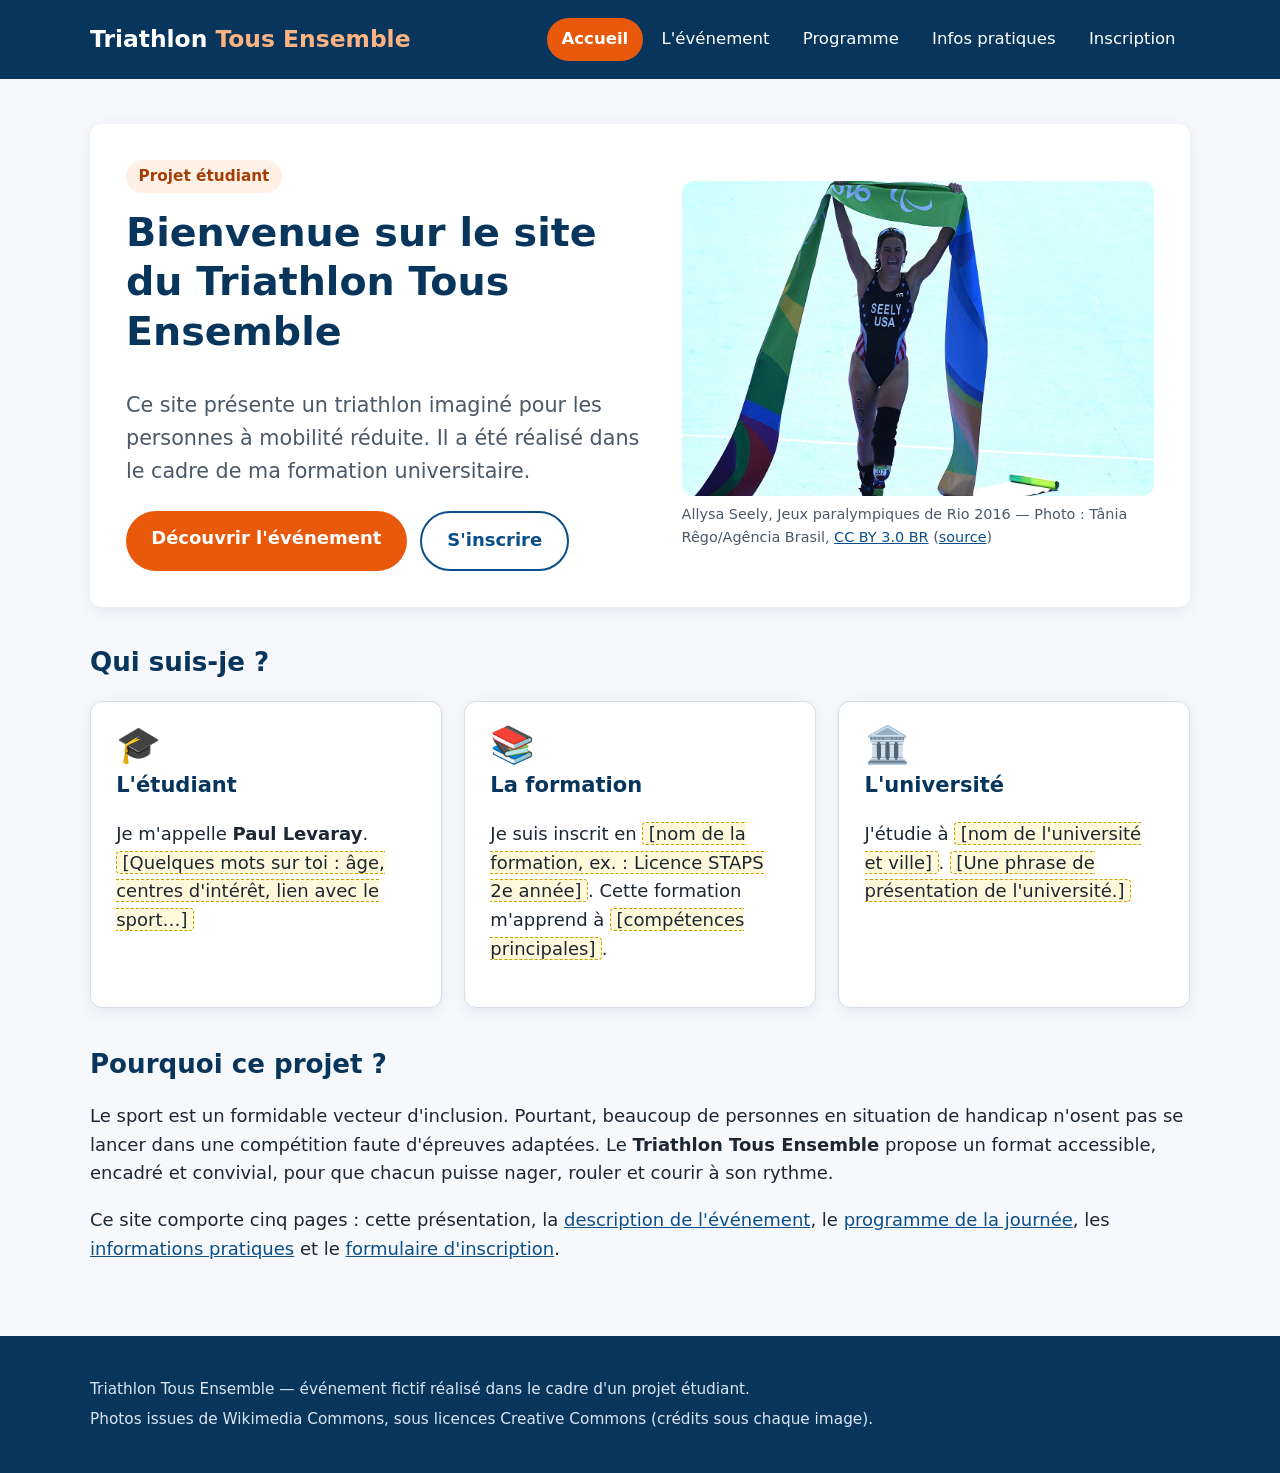
==== index.html @ c19a5265 "Site du Triathlon Tous Ensemble : 5 pages, style.css et 3 images Co-Authored-By: Claude Opus 5.5 <no" ====
<!DOCTYPE html>
<html lang="fr">
<head>
  <meta charset="UTF-8">
  <meta name="viewport" content="width=device-width, initial-scale=1.0">
  <title>Accueil — Triathlon Tous Ensemble</title>
  <meta name="description" content="Présentation du projet étudiant : site du Triathlon Tous Ensemble, un triathlon pour les personnes à mobilité réduite.">
  <link rel="stylesheet" href="style.css">
</head>
<body>
  <a class="evitement" href="#contenu">Aller au contenu</a>

  <header class="entete">
    <div class="conteneur">
      <a class="logo" href="index.html">Triathlon <span>Tous Ensemble</span></a>
      <nav class="nav" aria-label="Navigation principale">
        <ul>
          <li><a href="index.html" aria-current="page">Accueil</a></li>
          <li><a href="evenement.html">L'événement</a></li>
          <li><a href="programme.html">Programme</a></li>
          <li><a href="infos-pratiques.html">Infos pratiques</a></li>
          <li><a href="inscription.html">Inscription</a></li>
        </ul>
      </nav>
    </div>
  </header>

  <main id="contenu" class="conteneur">
    <section class="banniere">
      <div>
        <span class="etiquette">Projet étudiant</span>
        <h1>Bienvenue sur le site du Triathlon Tous Ensemble</h1>
        <p class="chapeau">
          Ce site présente un triathlon imaginé pour les personnes à mobilité
          réduite. Il a été réalisé dans le cadre de ma formation universitaire.
        </p>
        <div class="actions">
          <a class="bouton" href="evenement.html">Découvrir l'événement</a>
          <a class="bouton secondaire" href="inscription.html">S'inscrire</a>
        </div>
      </div>
      <figure>
        <img src="images/arrivee.jpg" width="1280" height="853"
             alt="Une paratriathlète portant une prothèse de jambe franchit la ligne d'arrivée en levant la banderole au-dessus de sa tête.">
        <figcaption>
          Allysa Seely, Jeux paralympiques de Rio 2016 — Photo : Tânia Rêgo/Agência Brasil,
          <a href="https://creativecommons.org/licenses/by/3.0/br/deed.fr">CC BY 3.0 BR</a>
          (<a href="https://commons.wikimedia.org/wiki/File:Allysa_Seely_Rio2016.jpg">source</a>)
        </figcaption>
      </figure>
    </section>

    <h2>Qui suis-je ?</h2>
    <div class="grille">
      <article class="carte">
        <div class="icone" aria-hidden="true">🎓</div>
        <h3>L'étudiant</h3>
        <p>
          Je m'appelle <strong>Paul Levaray</strong>.
          <span class="a-completer">[Quelques mots sur toi : âge, centres d'intérêt, lien avec le sport…]</span>
        </p>
      </article>
      <article class="carte">
        <div class="icone" aria-hidden="true">📚</div>
        <h3>La formation</h3>
        <p>
          Je suis inscrit en
          <span class="a-completer">[nom de la formation, ex. : Licence STAPS 2e année]</span>.
          Cette formation m'apprend à
          <span class="a-completer">[compétences principales]</span>.
        </p>
      </article>
      <article class="carte">
        <div class="icone" aria-hidden="true">🏛️</div>
        <h3>L'université</h3>
        <p>
          J'étudie à
          <span class="a-completer">[nom de l'université et ville]</span>.
          <span class="a-completer">[Une phrase de présentation de l'université.]</span>
        </p>
      </article>
    </div>

    <h2>Pourquoi ce projet ?</h2>
    <p>
      Le sport est un formidable vecteur d'inclusion. Pourtant, beaucoup de
      personnes en situation de handicap n'osent pas se lancer dans une
      compétition faute d'épreuves adaptées. Le <strong>Triathlon Tous Ensemble</strong>
      propose un format accessible, encadré et convivial, pour que chacun puisse
      nager, rouler et courir à son rythme.
    </p>
    <p>
      Ce site comporte cinq pages : cette présentation, la
      <a href="evenement.html">description de l'événement</a>, le
      <a href="programme.html">programme de la journée</a>, les
      <a href="infos-pratiques.html">informations pratiques</a> et le
      <a href="inscription.html">formulaire d'inscription</a>.
    </p>
  </main>

  <footer class="pied">
    <div class="conteneur">
      <p>Triathlon Tous Ensemble — événement fictif réalisé dans le cadre d'un projet étudiant.</p>
      <p>Photos issues de Wikimedia Commons, sous licences Creative Commons (crédits sous chaque image).</p>
    </div>
  </footer>
</body>
</html>
---- style.css ----
/* =========================================================
   Triathlon Tous Ensemble — feuille de style
   ========================================================= */

:root {
  --bleu: #0b4f8a;
  --bleu-fonce: #08355c;
  --orange: #e8590c;
  --vert: #2b8a3e;
  --fond: #f6f8fb;
  --carte: #ffffff;
  --texte: #1d2733;
  --texte-doux: #4a5868;
  --bordure: #d5dde7;
  --rayon: 12px;
  --ombre: 0 4px 16px rgba(8, 53, 92, 0.08);
}

* {
  box-sizing: border-box;
}

html {
  font-size: 112.5%; /* texte un peu plus grand pour la lisibilité */
}

body {
  margin: 0;
  font-family: "Segoe UI", system-ui, -apple-system, Roboto, Arial, sans-serif;
  line-height: 1.6;
  color: var(--texte);
  background: var(--fond);
}

img {
  max-width: 100%;
  height: auto;
  display: block;
}

a {
  color: var(--bleu);
}

a:hover {
  color: var(--orange);
}

/* Focus clavier bien visible (accessibilité) */
a:focus-visible,
button:focus-visible,
input:focus-visible,
select:focus-visible,
textarea:focus-visible {
  outline: 3px solid var(--orange);
  outline-offset: 3px;
}

/* Lien d'évitement */
.evitement {
  position: absolute;
  left: -9999px;
  top: 0;
  background: var(--orange);
  color: #fff;
  padding: 0.6rem 1rem;
  z-index: 100;
}

.evitement:focus {
  left: 1rem;
}

/* ---------- En-tête et navigation ---------- */

.entete {
  background: var(--bleu-fonce);
  color: #fff;
}

.entete .conteneur {
  display: flex;
  flex-wrap: wrap;
  align-items: center;
  justify-content: space-between;
  gap: 0.75rem 2rem;
  padding-top: 1rem;
  padding-bottom: 1rem;
}

.logo {
  font-size: 1.3rem;
  font-weight: 700;
  color: #fff;
  text-decoration: none;
}

.logo span {
  color: #ffb380;
}

.logo:hover {
  color: #fff;
}

.nav ul {
  list-style: none;
  margin: 0;
  padding: 0;
  display: flex;
  flex-wrap: wrap;
  gap: 0.25rem;
}

.nav a {
  display: block;
  padding: 0.45rem 0.8rem;
  border-radius: 999px;
  color: #fff;
  text-decoration: none;
  font-size: 0.92rem;
}

.nav a:hover {
  background: rgba(255, 255, 255, 0.15);
  color: #fff;
}

.nav a[aria-current="page"] {
  background: var(--orange);
  font-weight: 600;
}

/* ---------- Mise en page ---------- */

.conteneur {
  width: min(1100px, 100% - 2rem);
  margin-inline: auto;
}

main {
  padding: 2.5rem 0 3rem;
}

h1,
h2,
h3 {
  line-height: 1.25;
  color: var(--bleu-fonce);
}

h1 {
  font-size: 2rem;
  margin-top: 0;
}

h2 {
  font-size: 1.45rem;
  margin-top: 2.2rem;
}

.chapeau {
  font-size: 1.15rem;
  color: var(--texte-doux);
  max-width: 60ch;
}

/* Bandeau d'accueil */
.banniere {
  display: grid;
  grid-template-columns: 1.1fr 1fr;
  gap: 2rem;
  align-items: center;
  background: var(--carte);
  border-radius: var(--rayon);
  box-shadow: var(--ombre);
  padding: 2rem;
}

.banniere h1 {
  font-size: 2.2rem;
}

.etiquette {
  display: inline-block;
  background: #fff1e6;
  color: #a33f06;
  font-weight: 600;
  font-size: 0.85rem;
  padding: 0.25rem 0.7rem;
  border-radius: 999px;
  margin-bottom: 0.8rem;
}

/* Cartes */
.grille {
  display: grid;
  grid-template-columns: repeat(auto-fit, minmax(240px, 1fr));
  gap: 1.25rem;
  margin-top: 1.25rem;
}

.carte {
  background: var(--carte);
  border: 1px solid var(--bordure);
  border-radius: var(--rayon);
  padding: 1.4rem;
  box-shadow: var(--ombre);
}

.carte h2,
.carte h3 {
  margin-top: 0;
}

.carte .icone {
  font-size: 2rem;
  line-height: 1;
  margin-bottom: 0.5rem;
}

/* Bloc à compléter par l'étudiant */
.a-completer {
  background: #fff8db;
  border: 1px dashed #c9a400;
  padding: 0 0.3rem;
  border-radius: 4px;
}

/* Figures et crédits photo */
figure {
  margin: 0;
}

figure img {
  border-radius: var(--rayon);
}

figcaption {
  font-size: 0.8rem;
  color: var(--texte-doux);
  margin-top: 0.4rem;
}

.deux-colonnes {
  display: grid;
  grid-template-columns: 1fr 1fr;
  gap: 2rem;
  align-items: start;
}

/* Boutons */
.bouton {
  display: inline-block;
  background: var(--orange);
  color: #fff;
  font-weight: 600;
  text-decoration: none;
  padding: 0.75rem 1.4rem;
  border: none;
  border-radius: 999px;
  font-size: 1rem;
  cursor: pointer;
}

.bouton:hover {
  background: #c94a06;
  color: #fff;
}

.bouton.secondaire {
  background: transparent;
  color: var(--bleu);
  border: 2px solid var(--bleu);
}

.bouton.secondaire:hover {
  background: var(--bleu);
  color: #fff;
}

.actions {
  display: flex;
  flex-wrap: wrap;
  gap: 0.75rem;
  margin-top: 1.25rem;
}

/* ---------- Programme (frise) ---------- */

.frise {
  list-style: none;
  padding: 0;
  margin: 1.5rem 0 0;
  border-left: 4px solid var(--bleu);
}

.frise li {
  position: relative;
  padding: 0 0 1.5rem 1.5rem;
}

.frise li::before {
  content: "";
  position: absolute;
  left: -12px;
  top: 0.35rem;
  width: 20px;
  height: 20px;
  border-radius: 50%;
  background: var(--carte);
  border: 4px solid var(--orange);
}

.frise .heure {
  display: inline-block;
  font-weight: 700;
  color: var(--bleu-fonce);
  min-width: 4.5rem;
}

.frise h3 {
  display: inline;
  font-size: 1.1rem;
}

.frise p {
  margin: 0.3rem 0 0;
  color: var(--texte-doux);
}

/* ---------- Tableaux ---------- */

table {
  width: 100%;
  border-collapse: collapse;
  background: var(--carte);
  border-radius: var(--rayon);
  overflow: hidden;
  box-shadow: var(--ombre);
  margin-top: 1rem;
}

th,
td {
  text-align: left;
  padding: 0.75rem 1rem;
  border-bottom: 1px solid var(--bordure);
}

th {
  background: var(--bleu);
  color: #fff;
}

tbody tr:nth-child(even) {
  background: #f1f5fa;
}

/* ---------- Formulaire ---------- */

.formulaire {
  background: var(--carte);
  border: 1px solid var(--bordure);
  border-radius: var(--rayon);
  padding: 2rem;
  box-shadow: var(--ombre);
  max-width: 760px;
}

fieldset {
  border: 1px solid var(--bordure);
  border-radius: var(--rayon);
  padding: 1rem 1.25rem 1.25rem;
  margin: 0 0 1.5rem;
}

legend {
  font-weight: 700;
  color: var(--bleu-fonce);
  padding: 0 0.4rem;
}

.champ {
  margin-top: 1rem;
}

.champ label {
  display: block;
  font-weight: 600;
  margin-bottom: 0.3rem;
}

.ligne {
  display: grid;
  grid-template-columns: 1fr 1fr;
  gap: 0 1rem;
}

input[type="text"],
input[type="email"],
input[type="tel"],
input[type="date"],
select,
textarea {
  width: 100%;
  padding: 0.65rem 0.75rem;
  font: inherit;
  border: 2px solid var(--bordure);
  border-radius: 8px;
  background: #fff;
}

input:focus,
select:focus,
textarea:focus {
  border-color: var(--bleu);
}

.choix {
  display: flex;
  align-items: flex-start;
  gap: 0.5rem;
  margin-top: 0.5rem;
  font-weight: 400;
}

.choix input {
  width: 1.2rem;
  height: 1.2rem;
  margin-top: 0.25rem;
  flex-shrink: 0;
}

.aide {
  font-size: 0.85rem;
  color: var(--texte-doux);
  margin: 0.25rem 0 0;
}

.obligatoire {
  color: #b02a00;
}

.confirmation {
  background: #e8f6ec;
  border: 2px solid var(--vert);
  border-radius: var(--rayon);
  padding: 1rem 1.25rem;
  margin-bottom: 1.5rem;
}

/* ---------- Pied de page ---------- */

.pied {
  background: var(--bleu-fonce);
  color: #dbe6f3;
  padding: 2rem 0;
  font-size: 0.85rem;
}

.pied a {
  color: #fff;
}

.pied p {
  margin: 0.3rem 0;
}

/* ---------- Écrans étroits ---------- */

@media (max-width: 760px) {
  html {
    font-size: 100%;
  }

  .banniere,
  .deux-colonnes,
  .ligne {
    grid-template-columns: 1fr;
  }

  .banniere {
    padding: 1.25rem;
  }

  .banniere h1,
  h1 {
    font-size: 1.7rem;
  }

  .formulaire {
    padding: 1.25rem;
  }

  table {
    font-size: 0.9rem;
  }

  th,
  td {
    padding: 0.6rem;
  }
}
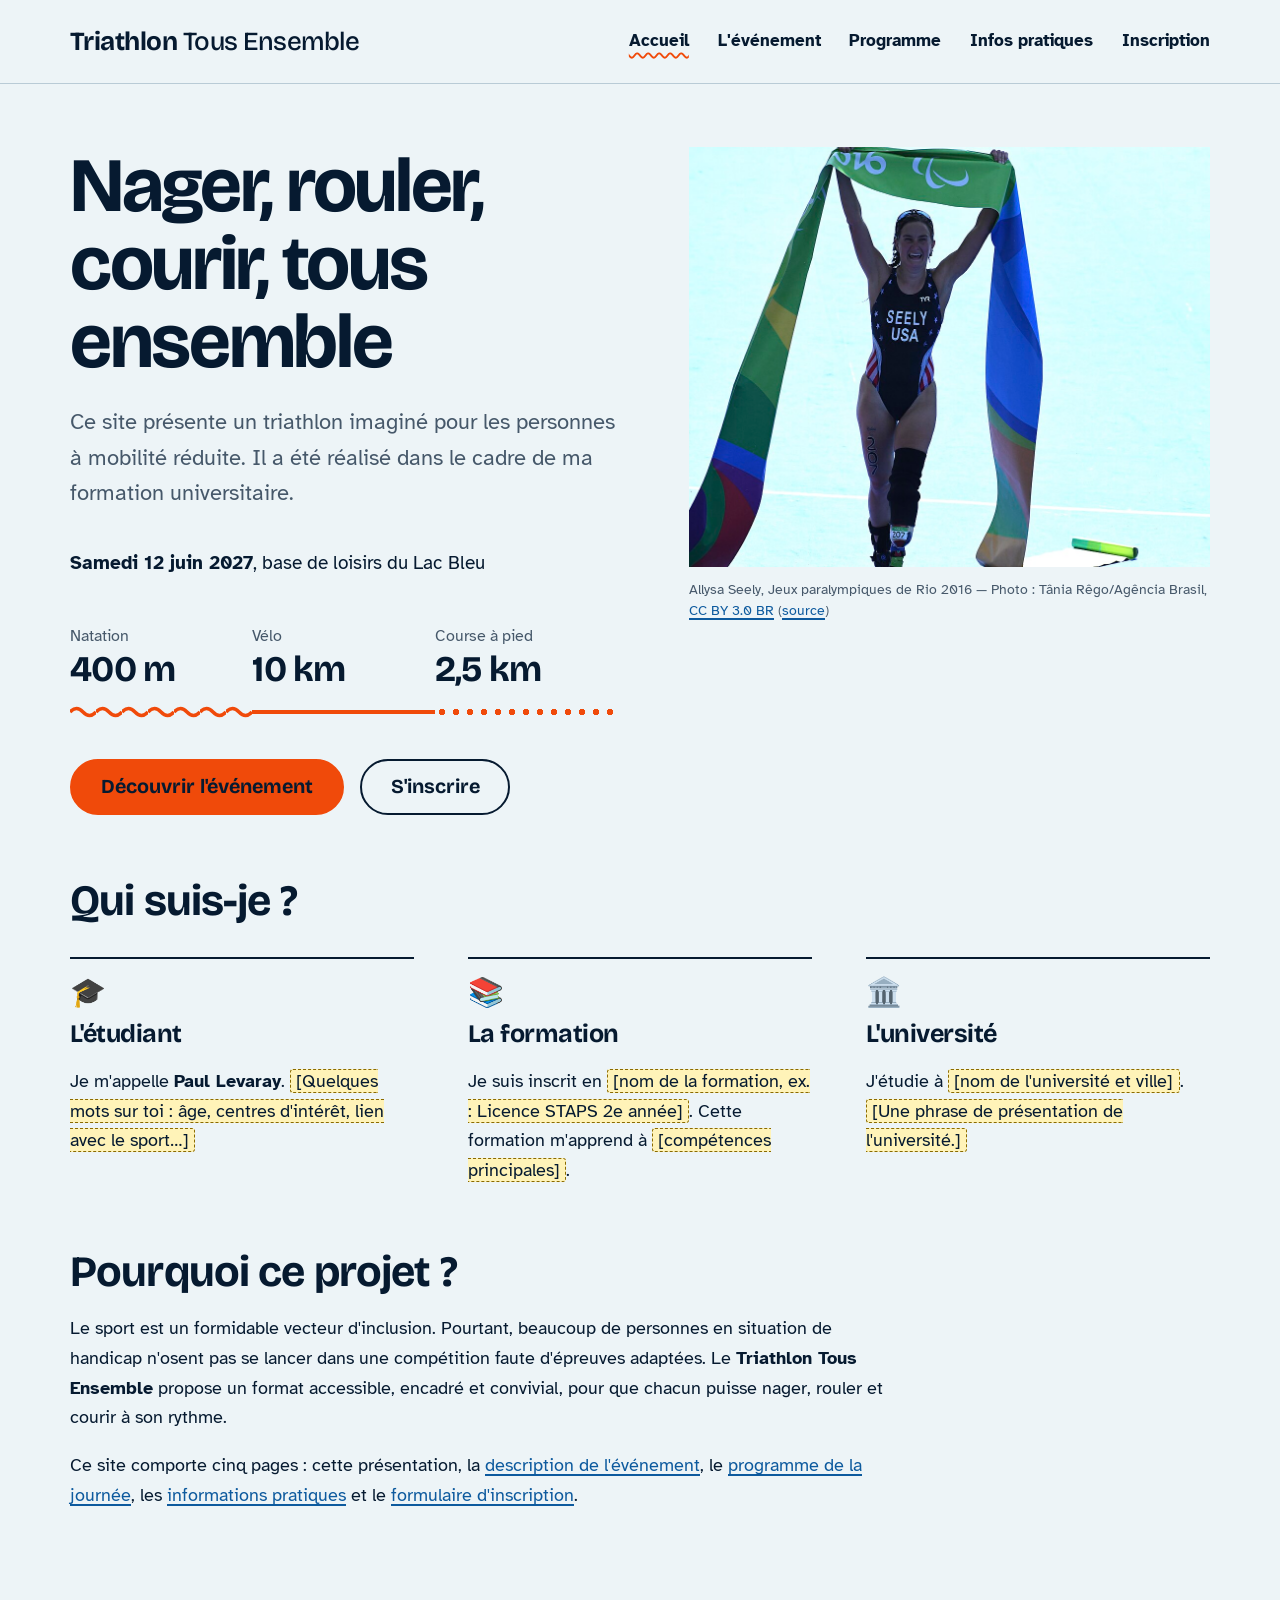
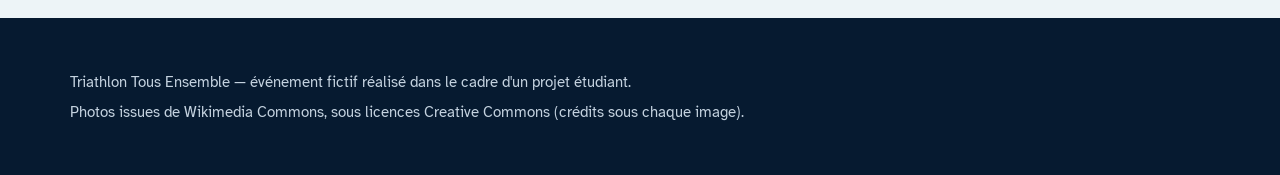
==== commit ba4abfcc: "Refonte du design : le parcours comme signature visuelle Nouveau style.css (palette eau/bouée, Brico" ====
--- a/index.html
+++ b/index.html
@@ -5,6 +5,9 @@
   <meta name="viewport" content="width=device-width, initial-scale=1.0">
   <title>Accueil — Triathlon Tous Ensemble</title>
   <meta name="description" content="Présentation du projet étudiant : site du Triathlon Tous Ensemble, un triathlon pour les personnes à mobilité réduite.">
+  <link rel="preconnect" href="https://fonts.googleapis.com">
+  <link rel="preconnect" href="https://fonts.gstatic.com" crossorigin>
+  <link href="https://fonts.googleapis.com/css2?family=Atkinson+Hyperlegible:ital,wght@0,400;0,700;1,400&family=Bricolage+Grotesque:opsz,wght@12..96,500..800&display=swap" rel="stylesheet">
   <link rel="stylesheet" href="style.css">
 </head>
 <body>
@@ -28,12 +31,17 @@
   <main id="contenu" class="conteneur">
     <section class="banniere">
       <div>
-        <span class="etiquette">Projet étudiant</span>
-        <h1>Bienvenue sur le site du Triathlon Tous Ensemble</h1>
+        <h1>Nager, rouler, courir, tous ensemble</h1>
         <p class="chapeau">
           Ce site présente un triathlon imaginé pour les personnes à mobilité
           réduite. Il a été réalisé dans le cadre de ma formation universitaire.
         </p>
+        <p class="rendez-vous"><strong>Samedi 12 juin 2027</strong>, base de loisirs du Lac Bleu</p>
+        <ol class="parcours" aria-label="Les trois épreuves">
+          <li class="nage"><span>Natation</span><strong>400 m</strong></li>
+          <li class="velo"><span>Vélo</span><strong>10 km</strong></li>
+          <li class="course"><span>Course à pied</span><strong>2,5 km</strong></li>
+        </ol>
         <div class="actions">
           <a class="bouton" href="evenement.html">Découvrir l'événement</a>
           <a class="bouton secondaire" href="inscription.html">S'inscrire</a>
--- a/style.css
+++ b/style.css
@@ -1,19 +1,29 @@
 /* =========================================================
    Triathlon Tous Ensemble — feuille de style
+   Idée : le parcours est un seul trait qui change de nature
+   selon l'épreuve — vague (natation), trait plein (vélo),
+   points (course à pied). Ce trait est la signature du site.
+   Polices : Bricolage Grotesque (titres), Atkinson
+   Hyperlegible (texte, conçue pour la basse vision).
    ========================================================= */
 
 :root {
-  --bleu: #0b4f8a;
-  --bleu-fonce: #08355c;
-  --orange: #e8590c;
-  --vert: #2b8a3e;
-  --fond: #f6f8fb;
-  --carte: #ffffff;
-  --texte: #1d2733;
-  --texte-doux: #4a5868;
-  --bordure: #d5dde7;
-  --rayon: 12px;
-  --ombre: 0 4px 16px rgba(8, 53, 92, 0.08);
+  --eau: #061a30;       /* texte, pied de page */
+  --lac: #0d5a9e;       /* liens */
+  --ecume: #edf4f7;    /* fond de page */
+  --blanc: #ffffff;
+  --bouee: #f04a0a;     /* accent : bouées de nage */
+  --brume: #46586a;     /* texte secondaire */
+  --trait: #b9cbd6;     /* filets */
+  --vert: #1f6b34;
+
+  --titre: "Bricolage Grotesque", "Helvetica Neue", Arial, sans-serif;
+  --texte: "Atkinson Hyperlegible", "Segoe UI", system-ui, -apple-system, Arial, sans-serif;
+
+  /* Les trois traits du parcours (valeur complète de `background`) */
+  --trace-nage: url("data:image/svg+xml,%3Csvg xmlns='http://www.w3.org/2000/svg' width='26' height='12' viewBox='0 0 26 12'%3E%3Cpath d='M0 6 Q6.5 -1 13 6 T26 6' fill='none' stroke='%23f04a0a' stroke-width='3.5'/%3E%3C/svg%3E") repeat-x 0 50% / 26px 12px;
+  --trace-velo: linear-gradient(var(--bouee), var(--bouee)) 0 50% / 100% 4px no-repeat;
+  --trace-course: radial-gradient(circle, var(--bouee) 3px, transparent 3.5px) 0 50% / 14px 12px repeat-x;
 }
 
 * {
@@ -26,10 +36,10 @@
 
 body {
   margin: 0;
-  font-family: "Segoe UI", system-ui, -apple-system, Roboto, Arial, sans-serif;
-  line-height: 1.6;
-  color: var(--texte);
-  background: var(--fond);
+  font-family: var(--texte);
+  line-height: 1.65;
+  color: var(--eau);
+  background: var(--ecume);
 }
 
 img {
@@ -39,11 +49,13 @@
 }
 
 a {
-  color: var(--bleu);
+  color: var(--lac);
+  text-decoration-thickness: 2px;
+  text-underline-offset: 3px;
 }
 
 a:hover {
-  color: var(--orange);
+  color: var(--bouee);
 }
 
 /* Focus clavier bien visible (accessibilité) */
@@ -52,8 +64,9 @@
 input:focus-visible,
 select:focus-visible,
 textarea:focus-visible {
-  outline: 3px solid var(--orange);
+  outline: 3px solid var(--eau);
   outline-offset: 3px;
+  box-shadow: 0 0 0 6px var(--bouee);
 }
 
 /* Lien d'évitement */
@@ -61,21 +74,22 @@
   position: absolute;
   left: -9999px;
   top: 0;
-  background: var(--orange);
-  color: #fff;
+  background: var(--bouee);
+  color: var(--eau);
+  font-weight: 700;
   padding: 0.6rem 1rem;
   z-index: 100;
 }
 
 .evitement:focus {
   left: 1rem;
+  top: 1rem;
 }
 
 /* ---------- En-tête et navigation ---------- */
 
 .entete {
-  background: var(--bleu-fonce);
-  color: #fff;
+  border-bottom: 1px solid var(--trait);
 }
 
 .entete .conteneur {
@@ -84,23 +98,25 @@
   align-items: center;
   justify-content: space-between;
   gap: 0.75rem 2rem;
-  padding-top: 1rem;
-  padding-bottom: 1rem;
+  padding-top: 1.1rem;
+  padding-bottom: 1.1rem;
 }
 
 .logo {
-  font-size: 1.3rem;
-  font-weight: 700;
-  color: #fff;
+  font-family: var(--titre);
+  font-size: 1.45rem;
+  font-weight: 700;
+  letter-spacing: -0.02em;
+  color: var(--eau);
   text-decoration: none;
 }
 
 .logo span {
-  color: #ffb380;
+  font-weight: 500;
 }
 
 .logo:hover {
-  color: #fff;
+  color: var(--eau);
 }
 
 .nav ul {
@@ -109,103 +125,195 @@
   padding: 0;
   display: flex;
   flex-wrap: wrap;
-  gap: 0.25rem;
+  gap: 0.25rem 1.6rem;
+}
+
+.nav li + li {
+  margin-top: 0;
 }
 
 .nav a {
   display: block;
-  padding: 0.45rem 0.8rem;
-  border-radius: 999px;
-  color: #fff;
+  padding: 0.3rem 0;
+  color: var(--eau);
   text-decoration: none;
-  font-size: 0.92rem;
+  font-weight: 700;
+  font-size: 0.95rem;
 }
 
 .nav a:hover {
-  background: rgba(255, 255, 255, 0.15);
-  color: #fff;
-}
-
+  color: var(--lac);
+  text-decoration: underline;
+  text-decoration-thickness: 2px;
+}
+
+/* la page courante est soulignée d'une vague : le trait de la natation */
 .nav a[aria-current="page"] {
-  background: var(--orange);
-  font-weight: 600;
+  text-decoration: underline wavy var(--bouee);
+  text-decoration-thickness: 2px;
+  text-underline-offset: 6px;
 }
 
 /* ---------- Mise en page ---------- */
 
 .conteneur {
-  width: min(1100px, 100% - 2rem);
+  width: min(1140px, 100% - 2.5rem);
   margin-inline: auto;
 }
 
 main {
-  padding: 2.5rem 0 3rem;
+  padding: 3.5rem 0 5rem;
 }
 
 h1,
 h2,
+h3,
+legend {
+  font-family: var(--titre);
+  color: var(--eau);
+  letter-spacing: -0.02em;
+}
+
+h1 {
+  font-size: clamp(2.6rem, 6vw, 4.4rem);
+  font-weight: 700;
+  line-height: 1.02;
+  letter-spacing: -0.03em;
+  margin: 0 0 1.25rem;
+  max-width: 16ch;
+}
+
+h2 {
+  font-size: clamp(1.8rem, 3.4vw, 2.4rem);
+  font-weight: 700;
+  line-height: 1.1;
+  margin: 3.5rem 0 1rem;
+}
+
 h3 {
-  line-height: 1.25;
-  color: var(--bleu-fonce);
-}
-
-h1 {
-  font-size: 2rem;
-  margin-top: 0;
-}
-
-h2 {
-  font-size: 1.45rem;
-  margin-top: 2.2rem;
+  font-size: 1.4rem;
+  font-weight: 700;
+  line-height: 1.2;
+  margin: 0 0 0.5rem;
 }
 
 .chapeau {
-  font-size: 1.15rem;
-  color: var(--texte-doux);
-  max-width: 60ch;
-}
-
-/* Bandeau d'accueil */
+  font-size: 1.2rem;
+  color: var(--brume);
+  max-width: 54ch;
+  margin: 0 0 2rem;
+}
+
+main > p,
+main > ul {
+  max-width: 68ch;
+}
+
+li + li {
+  margin-top: 0.4rem;
+}
+
+li::marker {
+  color: var(--bouee);
+}
+
+/* ---------- Accueil ---------- */
+
 .banniere {
   display: grid;
-  grid-template-columns: 1.1fr 1fr;
-  gap: 2rem;
-  align-items: center;
-  background: var(--carte);
-  border-radius: var(--rayon);
-  box-shadow: var(--ombre);
-  padding: 2rem;
-}
-
-.banniere h1 {
-  font-size: 2.2rem;
-}
-
-.etiquette {
-  display: inline-block;
-  background: #fff1e6;
-  color: #a33f06;
-  font-weight: 600;
-  font-size: 0.85rem;
-  padding: 0.25rem 0.7rem;
-  border-radius: 999px;
-  margin-bottom: 0.8rem;
-}
-
-/* Cartes */
+  grid-template-columns: 1.05fr 1fr;
+  gap: 4rem;
+  align-items: start;
+}
+
+.banniere figure img {
+  width: 100%;
+  height: 100%;
+  min-height: 420px;
+  max-height: 600px;
+  object-fit: cover;
+}
+
+.rendez-vous {
+  margin: 0 0 1.5rem;
+  font-size: 1.05rem;
+}
+
+/* Le parcours : trois épreuves, un seul trait */
+.parcours {
+  display: flex;
+  list-style: none;
+  margin: 2.5rem 0 0;
+  padding: 0;
+  max-width: 34rem;
+  animation: tracer 1.6s cubic-bezier(0.4, 0, 0.2, 1) both;
+}
+
+.parcours li {
+  flex: 1;
+  margin: 0;
+  position: relative;
+  padding: 0 0.5rem 1.6rem 0;
+}
+
+.parcours li::after {
+  content: "";
+  position: absolute;
+  left: 0;
+  right: 0;
+  bottom: 0;
+  height: 12px;
+}
+
+.parcours span {
+  display: block;
+  font-size: 0.9rem;
+  color: var(--brume);
+}
+
+.parcours strong {
+  display: block;
+  font-family: var(--titre);
+  font-size: 2rem;
+  font-weight: 700;
+  line-height: 1.1;
+  letter-spacing: -0.02em;
+}
+
+.nage::after {
+  background: var(--trace-nage);
+}
+
+.velo::after {
+  background: var(--trace-velo);
+}
+
+.course::after {
+  background: var(--trace-course);
+}
+
+@keyframes tracer {
+  from {
+    clip-path: inset(0 100% 0 0);
+  }
+  to {
+    clip-path: inset(0 0 0 0);
+  }
+}
+
+/* ---------- Colonnes d'information (sans boîtes) ---------- */
+
 .grille {
   display: grid;
-  grid-template-columns: repeat(auto-fit, minmax(240px, 1fr));
-  gap: 1.25rem;
-  margin-top: 1.25rem;
+  grid-template-columns: repeat(auto-fit, minmax(250px, 1fr));
+  gap: 2.5rem 3rem;
+  margin-top: 1.75rem;
 }
 
 .carte {
-  background: var(--carte);
-  border: 1px solid var(--bordure);
-  border-radius: var(--rayon);
-  padding: 1.4rem;
-  box-shadow: var(--ombre);
+  position: relative;
+  border-top: 2px solid var(--eau);
+  padding-top: 1.1rem;
 }
 
 .carte h2,
@@ -213,77 +321,124 @@
   margin-top: 0;
 }
 
+.carte h2 {
+  font-size: 1.6rem;
+}
+
+.carte p:last-child {
+  margin-bottom: 0;
+}
+
 .carte .icone {
-  font-size: 2rem;
+  font-size: 1.6rem;
   line-height: 1;
-  margin-bottom: 0.5rem;
+  margin-bottom: 0.6rem;
+}
+
+/* Cartes des épreuves : le trait remplace le filet */
+.carte.nage,
+.carte.velo,
+.carte.course {
+  border-top: none;
+  padding-top: 1.9rem;
+}
+
+.carte.nage::before,
+.carte.velo::before,
+.carte.course::before {
+  content: "";
+  position: absolute;
+  left: 0;
+  right: 0;
+  top: 0;
+  height: 12px;
+}
+
+.carte.nage::before {
+  background: var(--trace-nage);
+}
+
+.carte.velo::before {
+  background: var(--trace-velo);
+}
+
+.carte.course::before {
+  background: var(--trace-course);
 }
 
 /* Bloc à compléter par l'étudiant */
 .a-completer {
-  background: #fff8db;
-  border: 1px dashed #c9a400;
+  background: #fff3b8;
+  border: 1px dashed #8a6a00;
   padding: 0 0.3rem;
-  border-radius: 4px;
-}
-
-/* Figures et crédits photo */
+  border-radius: 3px;
+}
+
+/* ---------- Figures et crédits photo ---------- */
+
 figure {
   margin: 0;
 }
 
-figure img {
-  border-radius: var(--rayon);
-}
-
 figcaption {
-  font-size: 0.8rem;
-  color: var(--texte-doux);
-  margin-top: 0.4rem;
+  font-size: 0.78rem;
+  line-height: 1.5;
+  color: var(--brume);
+  margin-top: 0.7rem;
+  max-width: 60ch;
 }
 
 .deux-colonnes {
   display: grid;
   grid-template-columns: 1fr 1fr;
-  gap: 2rem;
+  gap: 4rem;
   align-items: start;
 }
 
-/* Boutons */
+.deux-colonnes > div > h2:first-child {
+  margin-top: 0;
+}
+
+/* ---------- Boutons ---------- */
+
 .bouton {
   display: inline-block;
-  background: var(--orange);
-  color: #fff;
-  font-weight: 600;
+  background: var(--bouee);
+  color: var(--eau);
+  font-family: var(--titre);
+  font-weight: 700;
+  font-size: 1.1rem;
+  line-height: 1.2;
   text-decoration: none;
-  padding: 0.75rem 1.4rem;
-  border: none;
+  padding: 0.8rem 1.6rem;
+  border: 2px solid var(--bouee);
   border-radius: 999px;
-  font-size: 1rem;
   cursor: pointer;
+  transition: background-color 0.15s ease, border-color 0.15s ease;
 }
 
 .bouton:hover {
-  background: #c94a06;
-  color: #fff;
+  background: var(--eau);
+  border-color: var(--eau);
+  color: var(--blanc);
 }
 
 .bouton.secondaire {
   background: transparent;
-  color: var(--bleu);
-  border: 2px solid var(--bleu);
+  border-color: var(--eau);
+  color: var(--eau);
 }
 
 .bouton.secondaire:hover {
-  background: var(--bleu);
-  color: #fff;
+  background: var(--eau);
+  color: var(--blanc);
 }
 
 .actions {
   display: flex;
   flex-wrap: wrap;
-  gap: 0.75rem;
-  margin-top: 1.25rem;
+  gap: 0.9rem;
+  margin-top: 2.25rem;
 }
 
 /* ---------- Programme (frise) ---------- */
@@ -291,42 +446,67 @@
 .frise {
   list-style: none;
   padding: 0;
-  margin: 1.5rem 0 0;
-  border-left: 4px solid var(--bleu);
+  margin: 2.5rem 0 0;
+  max-width: 760px;
 }
 
 .frise li {
   position: relative;
-  padding: 0 0 1.5rem 1.5rem;
-}
-
+  display: grid;
+  grid-template-columns: 6rem 1fr;
+  column-gap: 2.2rem;
+  margin: 0;
+  padding-bottom: 1.9rem;
+}
+
+/* point d'étape */
 .frise li::before {
   content: "";
   position: absolute;
-  left: -12px;
-  top: 0.35rem;
-  width: 20px;
-  height: 20px;
+  z-index: 1;
+  left: calc(6rem + 1.1rem - 7px);
+  top: 0.6rem;
+  width: 14px;
+  height: 14px;
   border-radius: 50%;
-  background: var(--carte);
-  border: 4px solid var(--orange);
+  background: var(--bouee);
+}
+
+/* trait entre deux étapes */
+.frise li::after {
+  content: "";
+  position: absolute;
+  left: calc(6rem + 1.1rem - 1px);
+  top: 1rem;
+  bottom: -0.6rem;
+  width: 2px;
+  background: var(--trait);
+}
+
+.frise li:last-child::after {
+  display: none;
 }
 
 .frise .heure {
-  display: inline-block;
-  font-weight: 700;
-  color: var(--bleu-fonce);
-  min-width: 4.5rem;
+  grid-row: span 2;
+  text-align: right;
+  font-family: var(--titre);
+  font-weight: 700;
+  font-size: 1.5rem;
+  line-height: 1.5;
+  letter-spacing: -0.02em;
+  white-space: nowrap;
+  font-variant-numeric: tabular-nums;
 }
 
 .frise h3 {
-  display: inline;
-  font-size: 1.1rem;
+  margin: 0.2rem 0 0;
 }
 
 .frise p {
-  margin: 0.3rem 0 0;
-  color: var(--texte-doux);
+  margin: 0.2rem 0 0;
+  color: var(--brume);
+  max-width: 54ch;
 }
 
 /* ---------- Tableaux ---------- */
@@ -334,67 +514,75 @@
 table {
   width: 100%;
   border-collapse: collapse;
-  background: var(--carte);
-  border-radius: var(--rayon);
-  overflow: hidden;
-  box-shadow: var(--ombre);
-  margin-top: 1rem;
+  margin-top: 1.25rem;
 }
 
 th,
 td {
   text-align: left;
-  padding: 0.75rem 1rem;
-  border-bottom: 1px solid var(--bordure);
+  vertical-align: top;
+  padding: 0.9rem 1.2rem 0.9rem 0;
+  border-bottom: 1px solid var(--trait);
 }
 
 th {
-  background: var(--bleu);
-  color: #fff;
-}
-
-tbody tr:nth-child(even) {
-  background: #f1f5fa;
+  font-family: var(--titre);
+  font-weight: 700;
+  font-size: 1.05rem;
+  color: var(--brume);
+  border-bottom: 2px solid var(--eau);
+}
+
+td:first-child {
+  font-weight: 700;
+}
+
+tbody tr:hover {
+  background: var(--blanc);
 }
 
 /* ---------- Formulaire ---------- */
 
 .formulaire {
-  background: var(--carte);
-  border: 1px solid var(--bordure);
-  border-radius: var(--rayon);
-  padding: 2rem;
-  box-shadow: var(--ombre);
-  max-width: 760px;
+  background: var(--blanc);
+  border-top: 4px solid var(--eau);
+  padding: 2.2rem 2.4rem 2.4rem;
+  max-width: 780px;
 }
 
 fieldset {
-  border: 1px solid var(--bordure);
-  border-radius: var(--rayon);
-  padding: 1rem 1.25rem 1.25rem;
-  margin: 0 0 1.5rem;
+  border: none;
+  border-top: 1px solid var(--trait);
+  padding: 1.1rem 0 0.4rem;
+  margin: 0 0 1.8rem;
+}
+
+fieldset:first-of-type {
+  border-top: none;
+  padding-top: 0;
 }
 
 legend {
-  font-weight: 700;
-  color: var(--bleu-fonce);
-  padding: 0 0.4rem;
+  font-size: 1.5rem;
+  font-weight: 700;
+  padding: 0;
+  margin-bottom: 0.2rem;
 }
 
 .champ {
-  margin-top: 1rem;
+  margin-top: 1.1rem;
 }
 
 .champ label {
   display: block;
-  font-weight: 600;
-  margin-bottom: 0.3rem;
+  font-weight: 700;
+  margin-bottom: 0.35rem;
 }
 
 .ligne {
   display: grid;
   grid-template-columns: 1fr 1fr;
-  gap: 0 1rem;
+  gap: 0 1.25rem;
 }
 
 input[type="text"],
@@ -404,48 +592,56 @@
 select,
 textarea {
   width: 100%;
-  padding: 0.65rem 0.75rem;
+  padding: 0.7rem 0.8rem;
   font: inherit;
-  border: 2px solid var(--bordure);
-  border-radius: 8px;
-  background: #fff;
+  color: var(--eau);
+  border: 2px solid var(--brume);
+  border-radius: 6px;
+  background: var(--blanc);
 }
 
 input:focus,
 select:focus,
 textarea:focus {
-  border-color: var(--bleu);
+  border-color: var(--lac);
 }
 
 .choix {
   display: flex;
   align-items: flex-start;
-  gap: 0.5rem;
-  margin-top: 0.5rem;
+  gap: 0.7rem;
+  margin-top: 0.7rem;
   font-weight: 400;
+  cursor: pointer;
 }
 
 .choix input {
-  width: 1.2rem;
-  height: 1.2rem;
-  margin-top: 0.25rem;
+  width: 1.3rem;
+  height: 1.3rem;
+  margin-top: 0.2rem;
   flex-shrink: 0;
+  accent-color: var(--lac);
+  cursor: pointer;
 }
 
 .aide {
-  font-size: 0.85rem;
-  color: var(--texte-doux);
-  margin: 0.25rem 0 0;
+  font-size: 0.88rem;
+  color: var(--brume);
+  margin: 0.35rem 0 0;
+}
+
+main > .aide {
+  margin-top: 1.4rem;
 }
 
 .obligatoire {
   color: #b02a00;
+  font-weight: 700;
 }
 
 .confirmation {
-  background: #e8f6ec;
-  border: 2px solid var(--vert);
-  border-radius: var(--rayon);
+  background: #e3f2e7;
+  border-left: 5px solid var(--vert);
   padding: 1rem 1.25rem;
   margin-bottom: 1.5rem;
 }
@@ -453,25 +649,30 @@
 /* ---------- Pied de page ---------- */
 
 .pied {
-  background: var(--bleu-fonce);
-  color: #dbe6f3;
-  padding: 2rem 0;
+  background: var(--eau);
+  color: #c4d2df;
+  padding: 2.5rem 0;
   font-size: 0.85rem;
 }
 
 .pied a {
-  color: #fff;
+  color: var(--blanc);
 }
 
 .pied p {
   margin: 0.3rem 0;
+  max-width: 70ch;
 }
 
 /* ---------- Écrans étroits ---------- */
 
-@media (max-width: 760px) {
+@media (max-width: 800px) {
   html {
     font-size: 100%;
+  }
+
+  main {
+    padding-top: 2.5rem;
   }
 
   .banniere,
@@ -480,25 +681,73 @@
     grid-template-columns: 1fr;
   }
 
-  .banniere {
-    padding: 1.25rem;
-  }
-
-  .banniere h1,
-  h1 {
-    font-size: 1.7rem;
+  .banniere,
+  .deux-colonnes {
+    gap: 2.5rem;
+  }
+
+  .banniere figure img {
+    min-height: 0;
+    aspect-ratio: 4 / 3;
+  }
+
+  .parcours {
+    flex-direction: column;
+    gap: 1.25rem;
   }
 
   .formulaire {
-    padding: 1.25rem;
-  }
-
+    padding: 1.5rem 1.25rem;
+  }
+
+  .frise li {
+    grid-template-columns: 4.6rem 1fr;
+    column-gap: 1.8rem;
+  }
+
+  .frise li::before {
+    left: calc(4.6rem + 0.9rem - 7px);
+  }
+
+  .frise li::after {
+    left: calc(4.6rem + 0.9rem - 1px);
+  }
+
+  .frise .heure {
+    font-size: 1.2rem;
+  }
+
+  /* tableaux défilables plutôt qu'écrasés */
   table {
-    font-size: 0.9rem;
+    display: block;
+    overflow-x: auto;
+    font-size: 0.92rem;
   }
 
   th,
   td {
-    padding: 0.6rem;
-  }
-}
+    min-width: 9rem;
+  }
+}
+
+/* ---------- Préférences d'accessibilité ---------- */
+
+@media (prefers-reduced-motion: reduce) {
+  * {
+    animation: none !important;
+    transition: none !important;
+  }
+}
+
+@media print {
+  .entete,
+  .pied,
+  .actions,
+  .evitement {
+    display: none;
+  }
+
+  body {
+    background: none;
+  }
+}
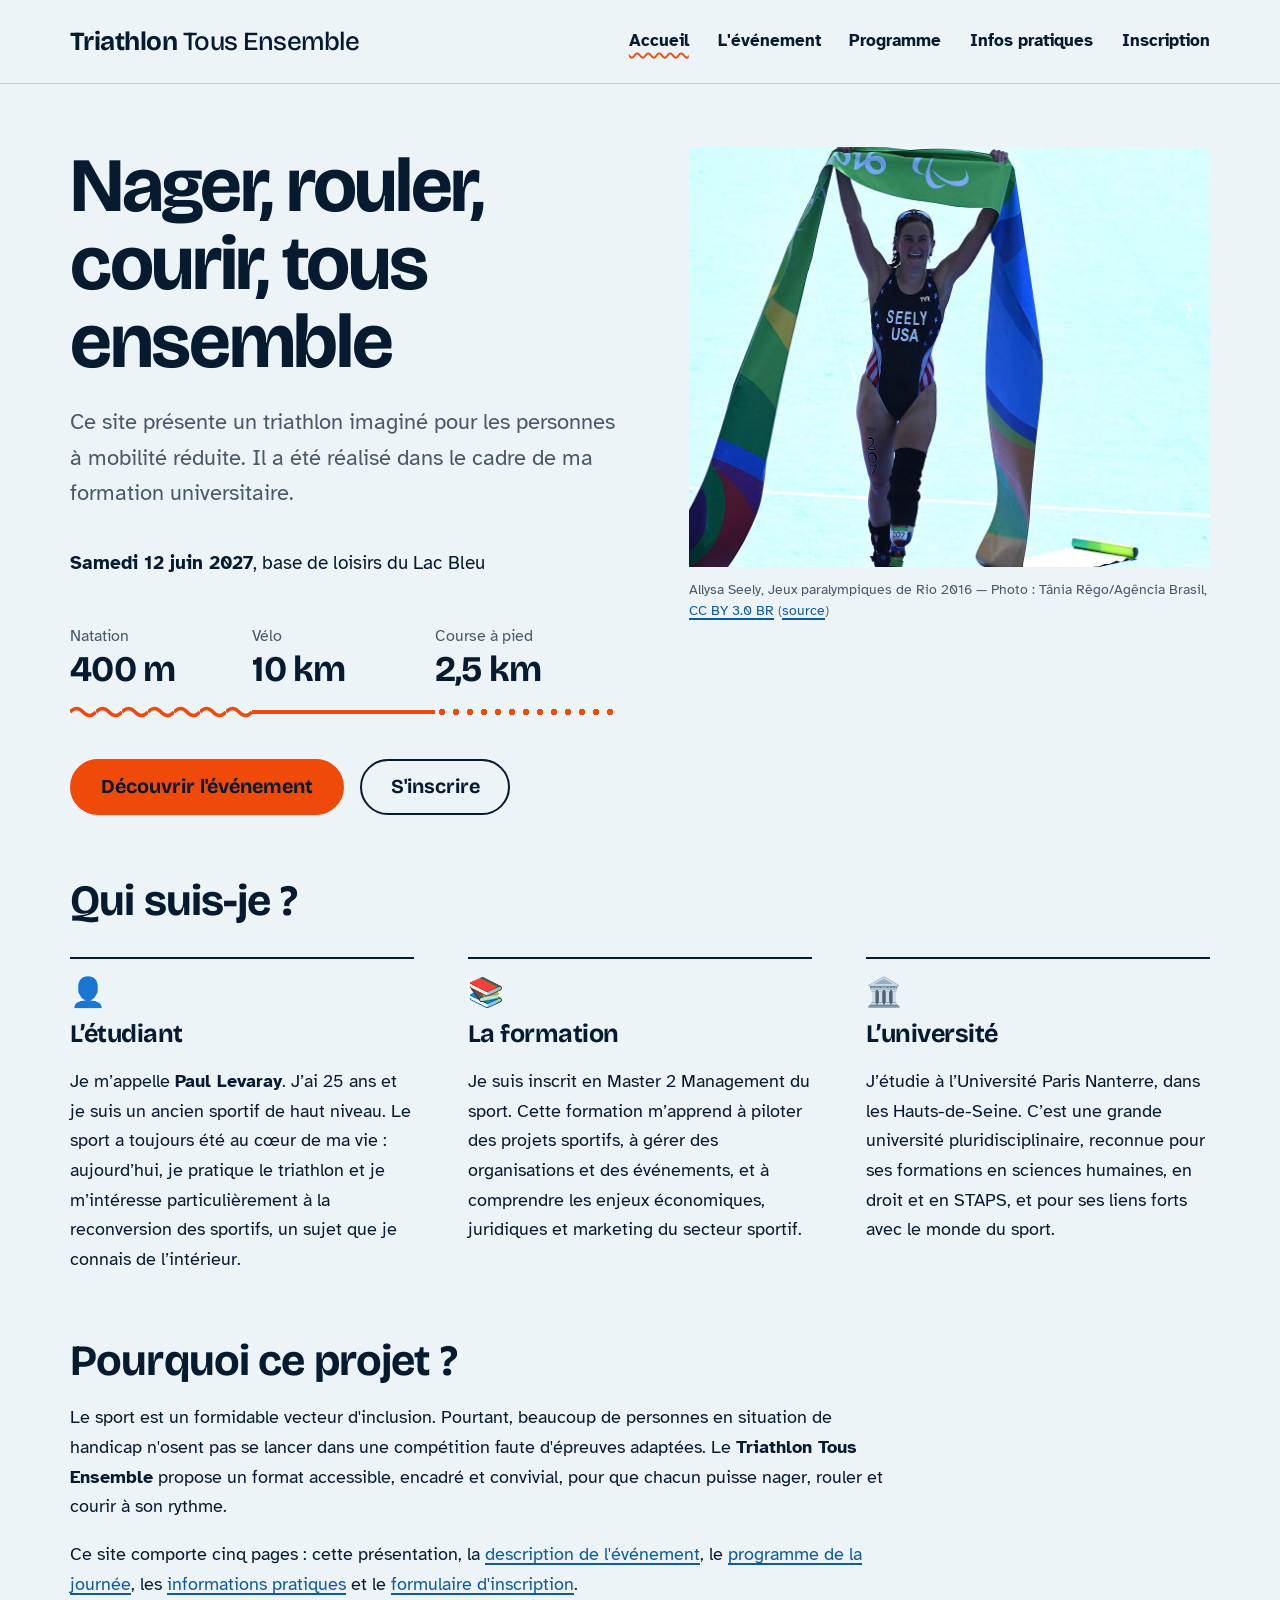
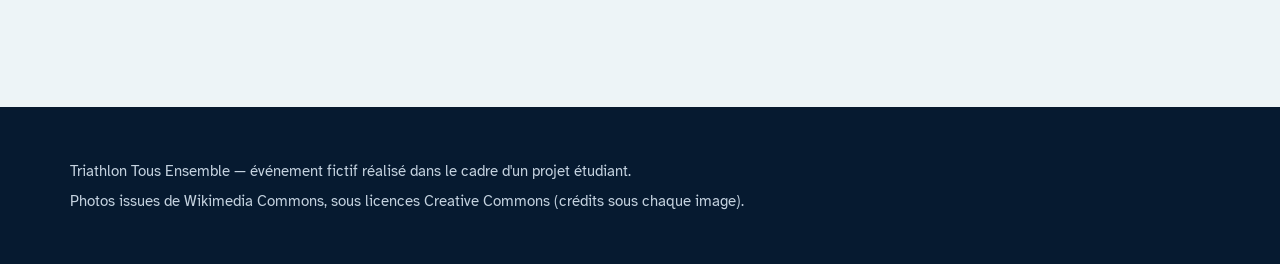
==== commit f4629489: "Accueil : textes personnalisés pour la section « Qui suis-je ? » Co-Authored-By: Claude Sonnet 5.5 <" ====
--- a/index.html
+++ b/index.html
@@ -61,30 +61,31 @@
     <h2>Qui suis-je ?</h2>
     <div class="grille">
       <article class="carte">
-        <div class="icone" aria-hidden="true">🎓</div>
-        <h3>L'étudiant</h3>
+        <div class="icone" aria-hidden="true">👤</div>
+        <h3>L’étudiant</h3>
         <p>
-          Je m'appelle <strong>Paul Levaray</strong>.
-          <span class="a-completer">[Quelques mots sur toi : âge, centres d'intérêt, lien avec le sport…]</span>
+          Je m’appelle <strong>Paul Levaray</strong>. J’ai 25 ans et je suis un ancien
+          sportif de haut niveau. Le sport a toujours été au cœur de ma vie : aujourd’hui,
+          je pratique le triathlon et je m’intéresse particulièrement à la reconversion
+          des sportifs, un sujet que je connais de l’intérieur.
         </p>
       </article>
       <article class="carte">
         <div class="icone" aria-hidden="true">📚</div>
         <h3>La formation</h3>
         <p>
-          Je suis inscrit en
-          <span class="a-completer">[nom de la formation, ex. : Licence STAPS 2e année]</span>.
-          Cette formation m'apprend à
-          <span class="a-completer">[compétences principales]</span>.
+          Je suis inscrit en Master 2 Management du sport. Cette formation m’apprend à
+          piloter des projets sportifs, à gérer des organisations et des événements, et à
+          comprendre les enjeux économiques, juridiques et marketing du secteur sportif.
         </p>
       </article>
       <article class="carte">
         <div class="icone" aria-hidden="true">🏛️</div>
-        <h3>L'université</h3>
+        <h3>L’université</h3>
         <p>
-          J'étudie à
-          <span class="a-completer">[nom de l'université et ville]</span>.
-          <span class="a-completer">[Une phrase de présentation de l'université.]</span>
+          J’étudie à l’Université Paris Nanterre, dans les Hauts-de-Seine. C’est une grande
+          université pluridisciplinaire, reconnue pour ses formations en sciences humaines,
+          en droit et en STAPS, et pour ses liens forts avec le monde du sport.
         </p>
       </article>
     </div>
